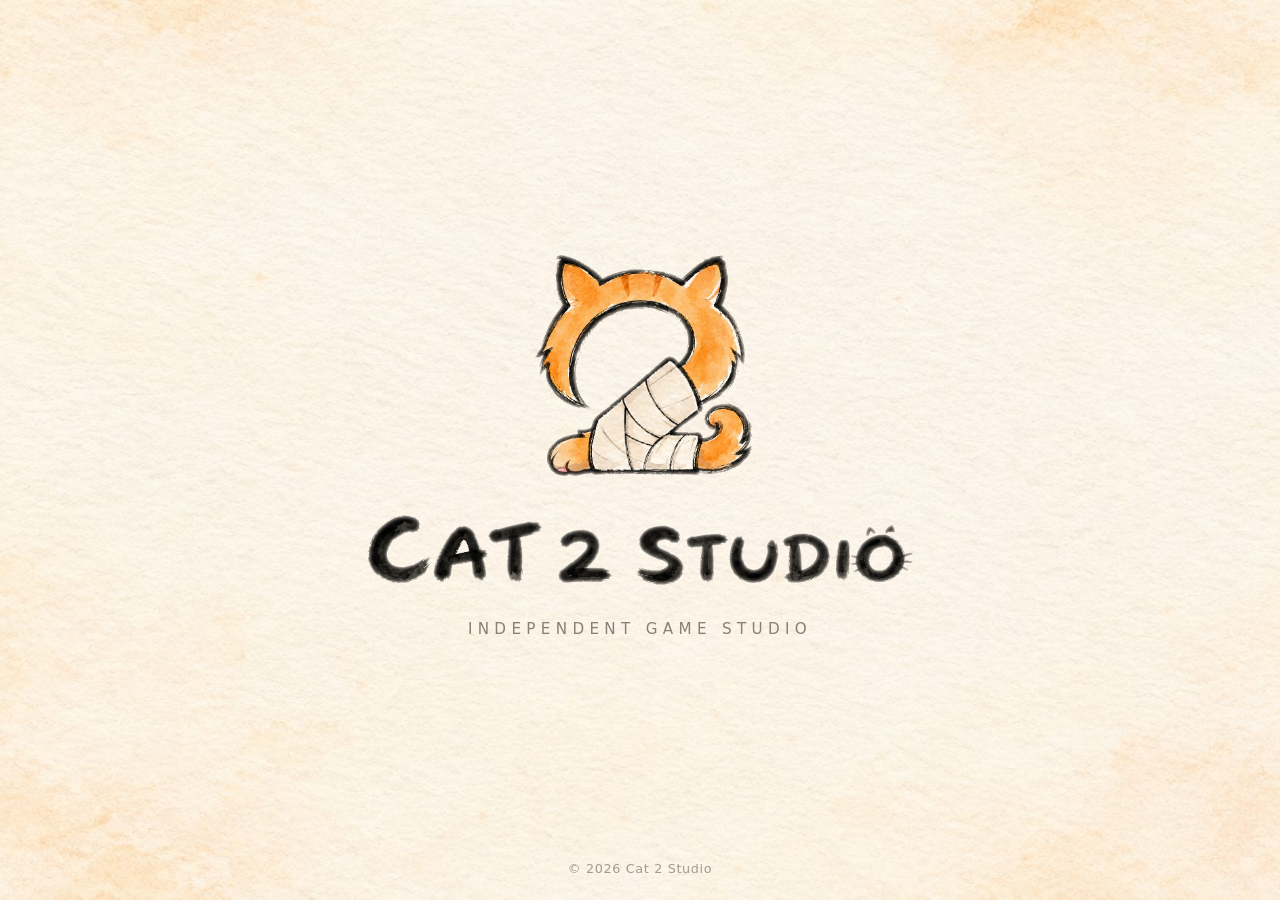
==== index.html @ 082093c3 "Add Cat 2 Studio landing page Co-Authored-By: Claude Opus 5.5 <noreply@anthropic.com>" ====
<!doctype html>
<html lang="en">
<head>
  <meta charset="utf-8">
  <meta name="viewport" content="width=device-width, initial-scale=1">
  <title>Cat 2 Studio</title>
  <meta name="description" content="Cat 2 Studio — an independent game studio.">
  <meta property="og:title" content="Cat 2 Studio">
  <meta property="og:description" content="An independent game studio.">
  <meta property="og:image" content="https://cat2games.com/assets/logo.png">
  <meta property="og:url" content="https://cat2games.com/">
  <link rel="icon" href="/favicon.ico" sizes="any">
  <link rel="icon" type="image/png" href="/favicon.png">
  <link rel="apple-touch-icon" href="/assets/apple-touch-icon.png">
  <style>
    * { box-sizing: border-box; }
    html, body { height: 100%; margin: 0; }
    body {
      display: flex;
      flex-direction: column;
      align-items: center;
      justify-content: center;
      padding: 24px;
      background: #faf6ef url("assets/paper-bg.jpg") center / cover no-repeat fixed;
      color: #3a3632;
      font-family: "Segoe UI", system-ui, -apple-system, "PingFang SC", "Microsoft YaHei", sans-serif;
    }
    main {
      flex: 1;
      display: flex;
      flex-direction: column;
      align-items: center;
      justify-content: center;
      text-align: center;
    }
    h1 { margin: 0; }
    .logo {
      display: block;
      width: min(560px, 86vw);
      height: auto;
      animation: rise 1.2s ease-out both;
    }
    .tagline {
      margin: 28px 0 0;
      font-size: 0.95rem;
      letter-spacing: 0.35em;
      text-transform: uppercase;
      color: #8a7f74;
      animation: rise 1.2s 0.3s ease-out both;
    }
    footer {
      font-size: 0.8rem;
      color: #a39a90;
      letter-spacing: 0.05em;
    }
    @keyframes rise {
      from { opacity: 0; transform: translateY(12px); }
      to { opacity: 1; transform: none; }
    }
    @media (max-width: 480px) {
      .tagline { font-size: 0.75rem; letter-spacing: 0.2em; }
    }
    @media (prefers-reduced-motion: reduce) {
      .logo, .tagline { animation: none; }
    }
  </style>
</head>
<body>
  <main>
    <h1><img class="logo" src="assets/logo.png" alt="Cat 2 Studio" width="826" height="509"></h1>
    <p class="tagline">Independent Game Studio</p>
  </main>
  <footer>&copy; 2026 Cat 2 Studio</footer>
</body>
</html>
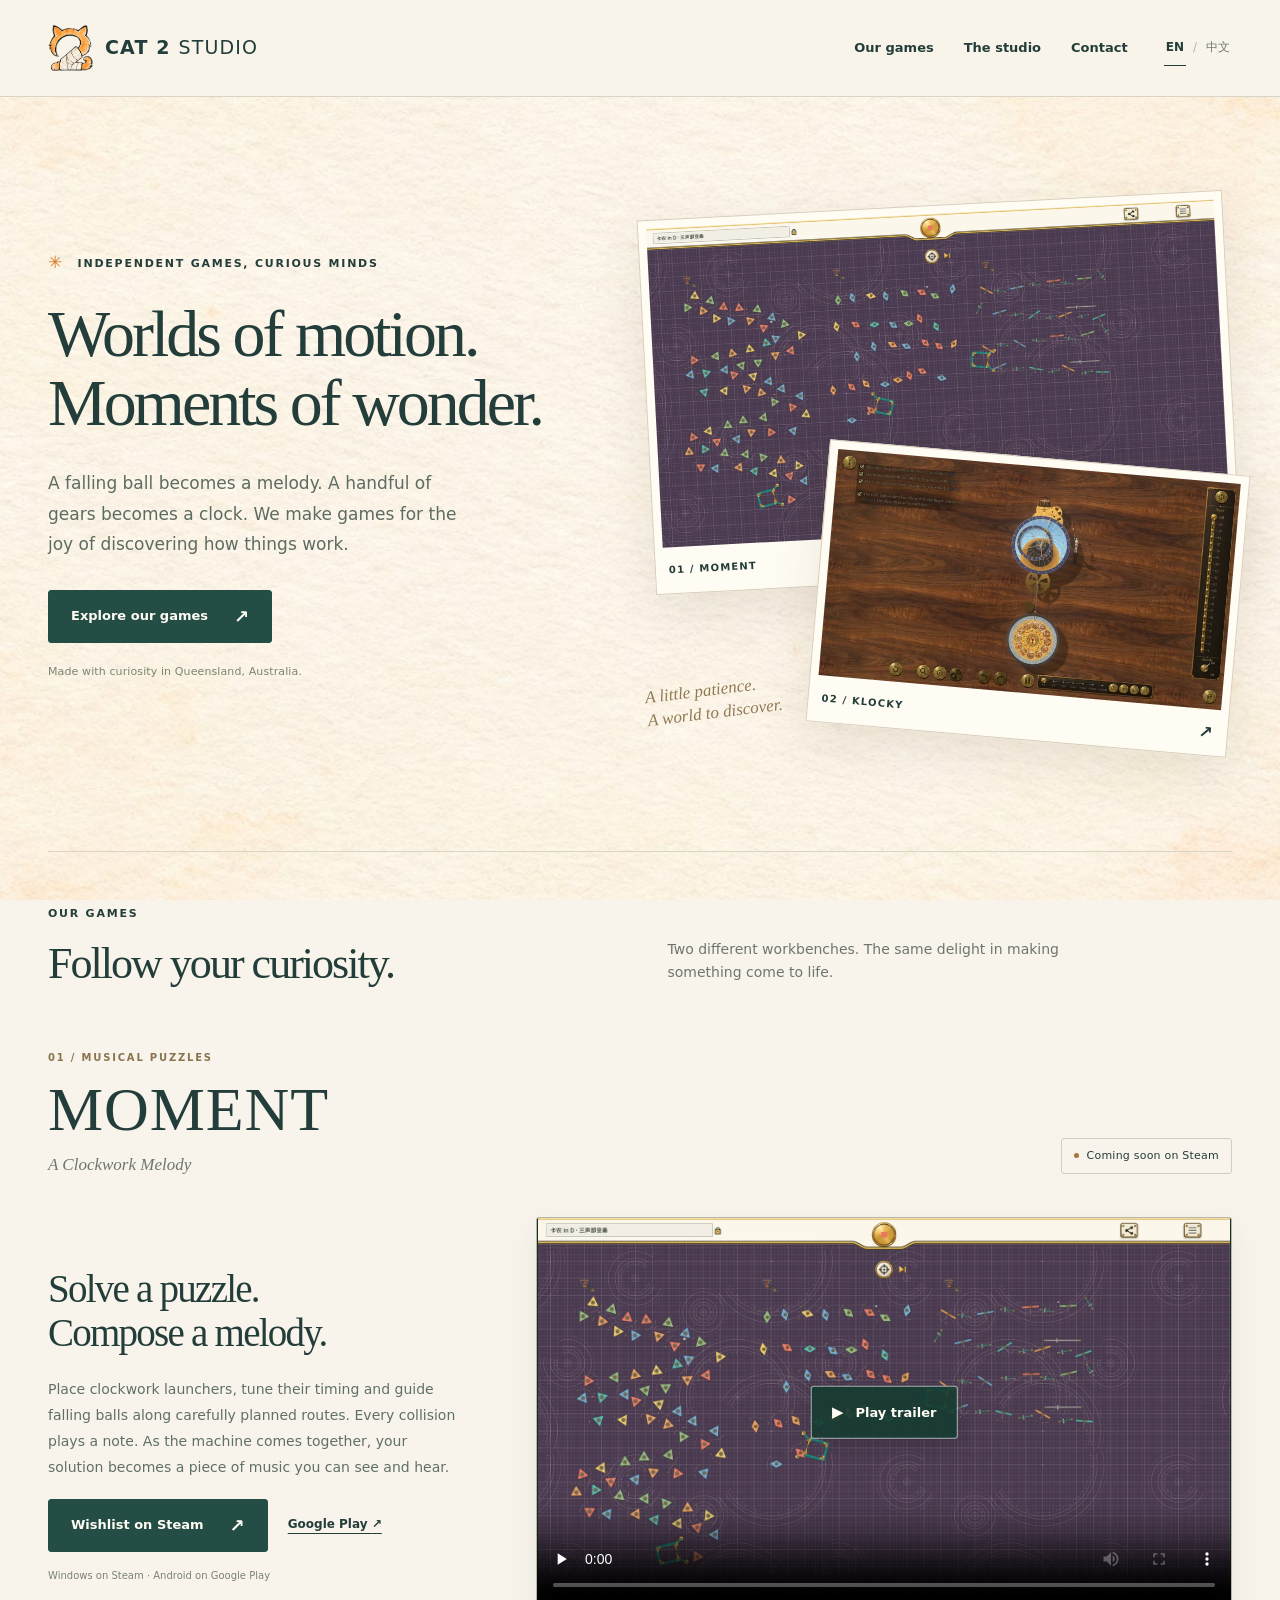
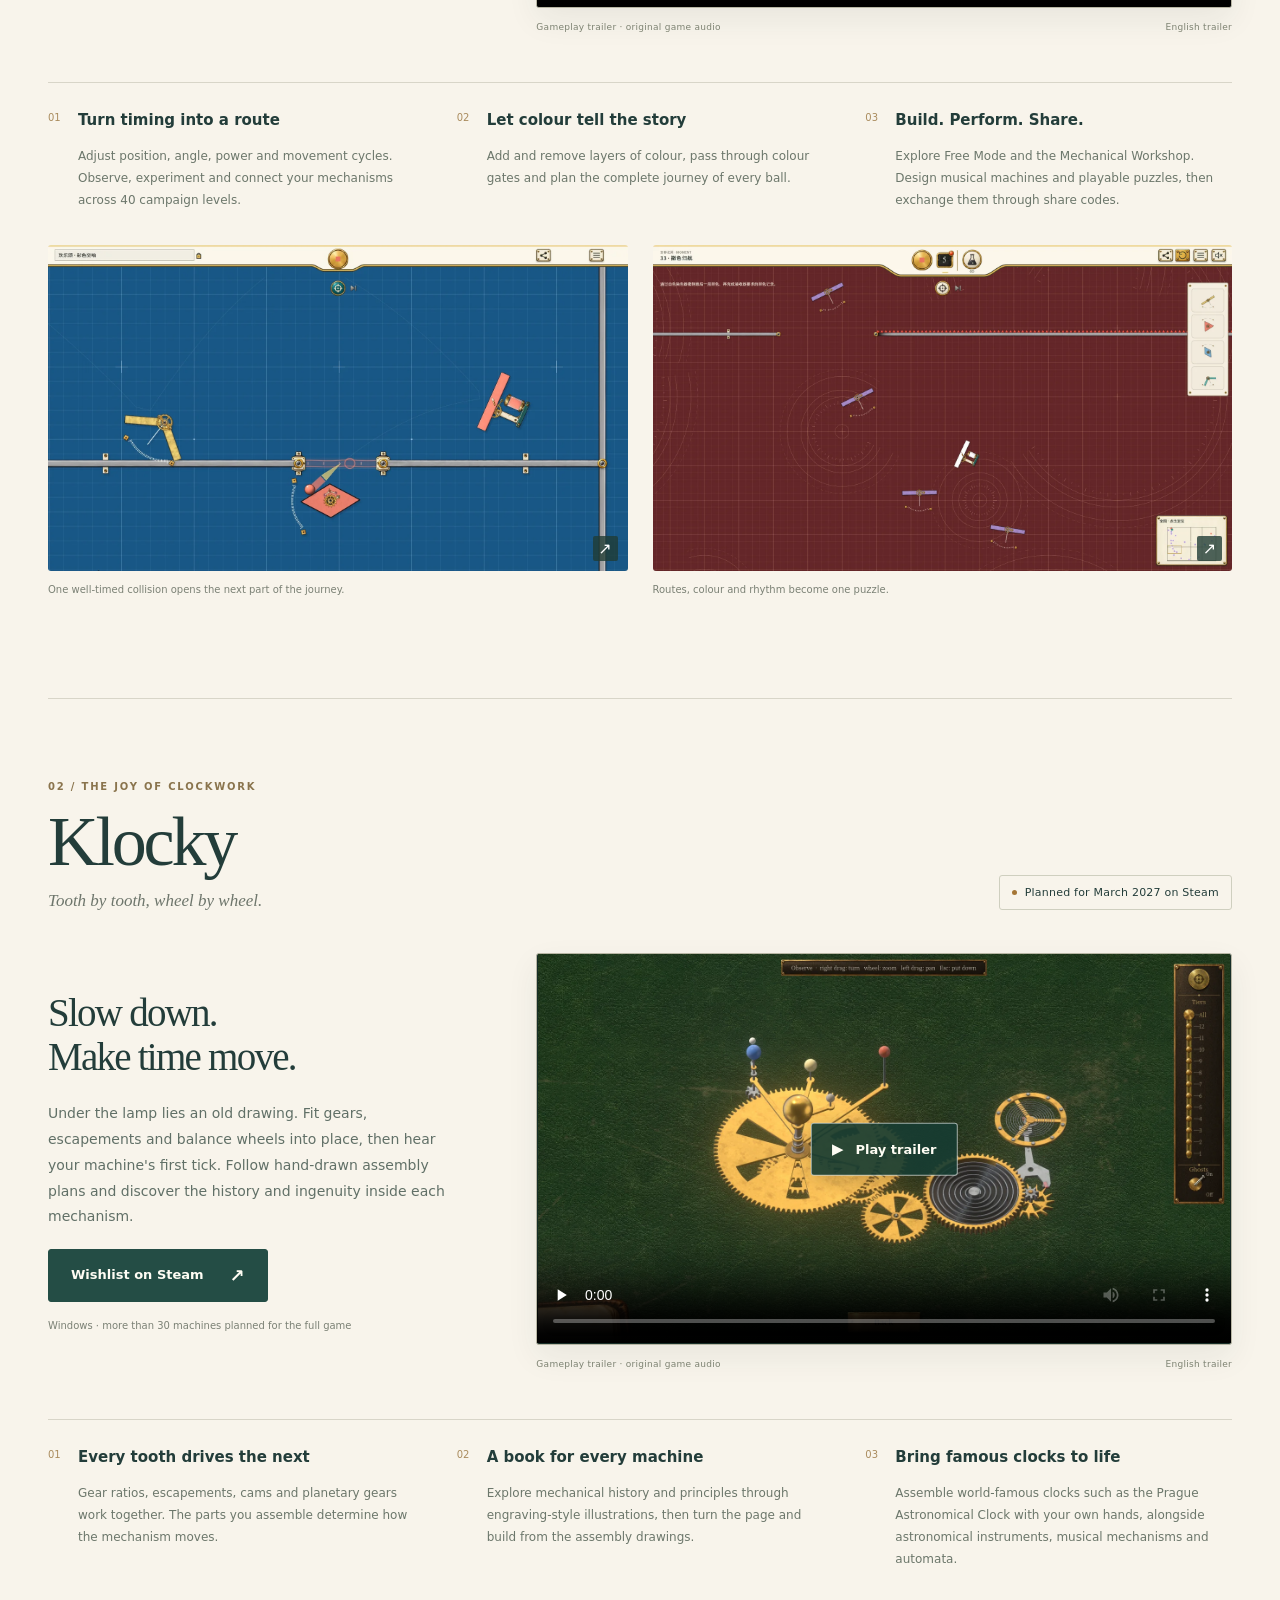
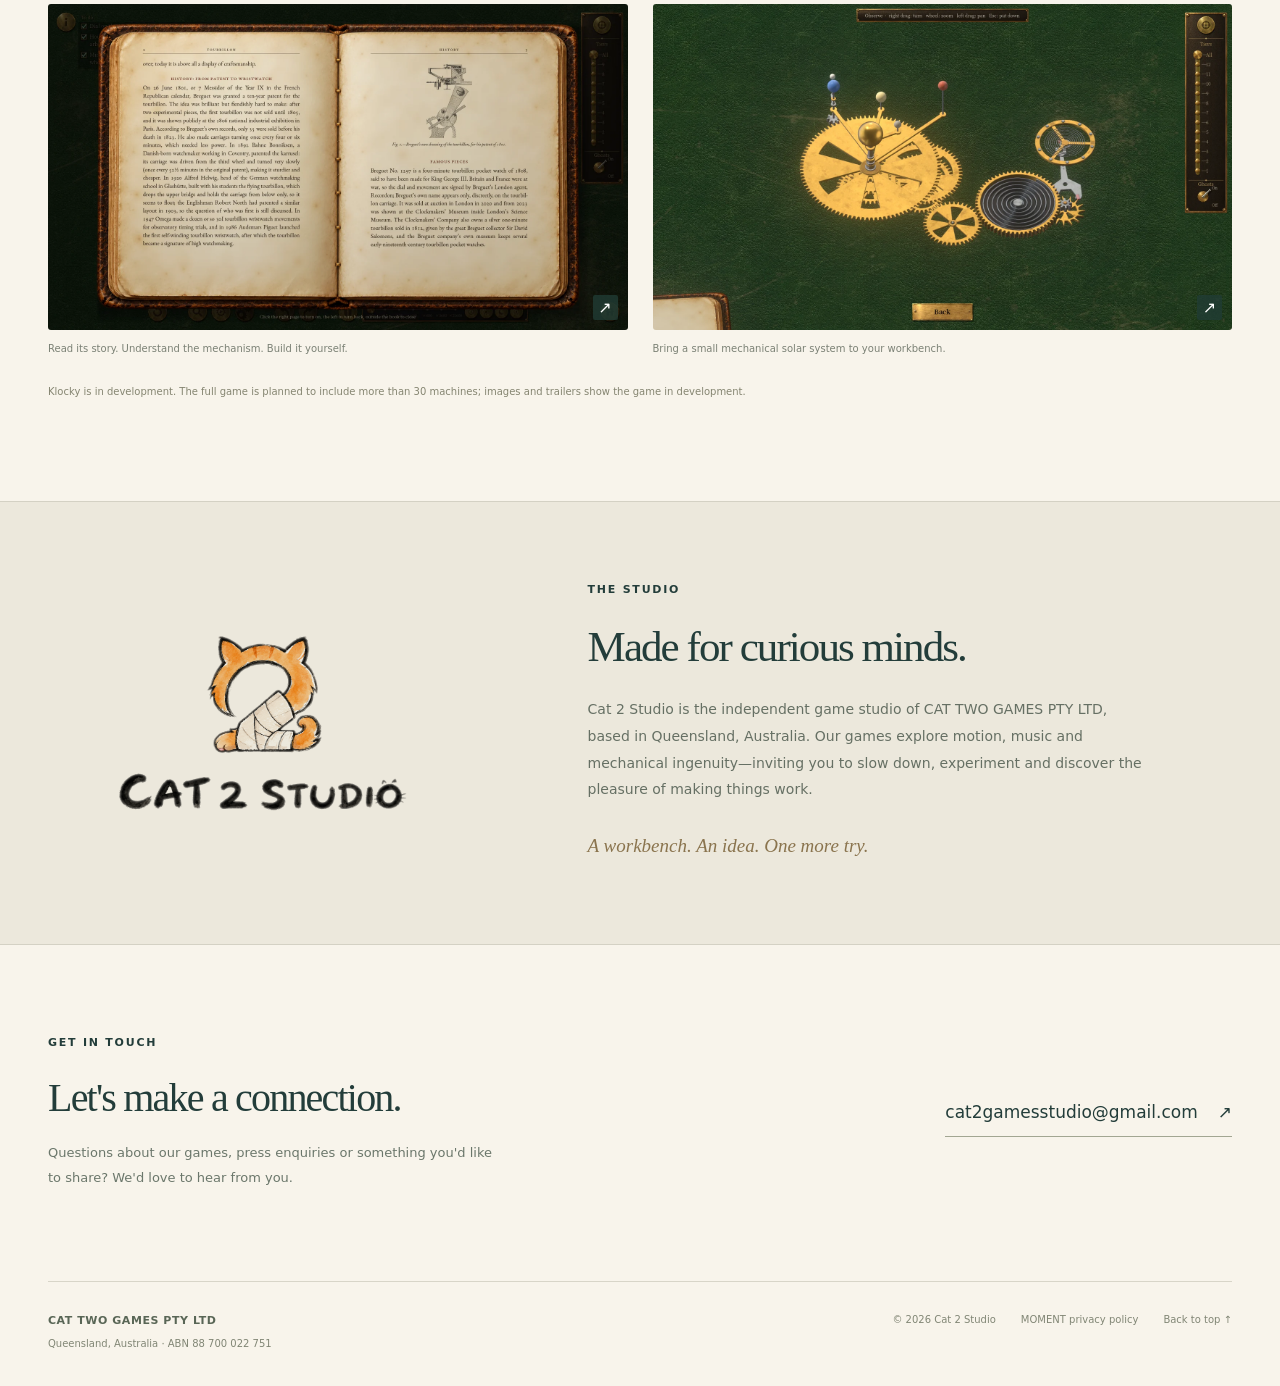
==== commit 144c007e: "Showcase MOMENT and Klocky on the bilingual studio website" ====
--- a/index.html
+++ b/index.html
@@ -1,75 +1,82 @@
 <!doctype html>
 <html lang="en">
 <head>
-  <meta charset="utf-8">
-  <meta name="viewport" content="width=device-width, initial-scale=1">
-  <title>Cat 2 Studio</title>
-  <meta name="description" content="Cat 2 Studio — an independent game studio.">
-  <meta property="og:title" content="Cat 2 Studio">
-  <meta property="og:description" content="An independent game studio.">
-  <meta property="og:image" content="https://cat2games.com/assets/logo.png">
-  <meta property="og:url" content="https://cat2games.com/">
-  <link rel="icon" href="/favicon.ico" sizes="any">
-  <link rel="icon" type="image/png" href="/favicon.png">
-  <link rel="apple-touch-icon" href="/assets/apple-touch-icon.png">
-  <style>
-    * { box-sizing: border-box; }
-    html, body { height: 100%; margin: 0; }
-    body {
-      display: flex;
-      flex-direction: column;
-      align-items: center;
-      justify-content: center;
-      padding: 24px;
-      background: #faf6ef url("assets/paper-bg.jpg") center / cover no-repeat fixed;
-      color: #3a3632;
-      font-family: "Segoe UI", system-ui, -apple-system, "PingFang SC", "Microsoft YaHei", sans-serif;
-    }
-    main {
-      flex: 1;
-      display: flex;
-      flex-direction: column;
-      align-items: center;
-      justify-content: center;
-      text-align: center;
-    }
-    h1 { margin: 0; }
-    .logo {
-      display: block;
-      width: min(560px, 86vw);
-      height: auto;
-      animation: rise 1.2s ease-out both;
-    }
-    .tagline {
-      margin: 28px 0 0;
-      font-size: 0.95rem;
-      letter-spacing: 0.35em;
-      text-transform: uppercase;
-      color: #8a7f74;
-      animation: rise 1.2s 0.3s ease-out both;
-    }
-    footer {
-      font-size: 0.8rem;
-      color: #a39a90;
-      letter-spacing: 0.05em;
-    }
-    @keyframes rise {
-      from { opacity: 0; transform: translateY(12px); }
-      to { opacity: 1; transform: none; }
-    }
-    @media (max-width: 480px) {
-      .tagline { font-size: 0.75rem; letter-spacing: 0.2em; }
-    }
-    @media (prefers-reduced-motion: reduce) {
-      .logo, .tagline { animation: none; }
-    }
-  </style>
+<meta charset="utf-8"><meta name="viewport" content="width=device-width, initial-scale=1">
+<meta name="theme-color" content="#f8f4eb">
+<title>Cat 2 Studio — MOMENT &amp; Klocky</title>
+<meta name="description" content="Discover MOMENT: A Clockwork Melody and Klocky, games about motion, music and mechanical ingenuity from an independent Australian studio.">
+<link rel="canonical" href="https://cattwogames.com/">
+<meta property="og:type" content="website"><meta property="og:title" content="Cat 2 Studio — MOMENT &amp; Klocky">
+<meta property="og:description" content="Worlds of motion. Moments of wonder. Discover our games and watch the trailers.">
+<meta property="og:image" content="https://cattwogames.com/assets/logo.png"><meta property="og:url" content="https://cattwogames.com/">
+<link rel="icon" href="/favicon.ico" sizes="any"><link rel="icon" type="image/png" href="/favicon.png">
+<link rel="apple-touch-icon" href="/assets/apple-touch-icon.png">
+<link rel="stylesheet" href="/styles.css"><script defer src="/site.js"></script>
+<script type="application/ld+json">{"@context":"https://schema.org","@type":"Organization","name":"Cat 2 Studio","legalName":"CAT TWO GAMES PTY LTD","url":"https://cattwogames.com/","logo":"https://cattwogames.com/assets/logo.png","email":"cat2gamesstudio@gmail.com","address":{"@type":"PostalAddress","addressRegion":"Queensland","addressCountry":"AU"}}</script>
 </head>
 <body>
-  <main>
-    <h1><img class="logo" src="assets/logo.png" alt="Cat 2 Studio" width="826" height="509"></h1>
-    <p class="tagline">Independent Game Studio</p>
-  </main>
-  <footer>&copy; 2026 Cat 2 Studio</footer>
+<a class="skip-link" href="#main" data-i18n="skip">Skip to content</a>
+<header class="site-header"><div class="header-inner wrap">
+<a class="brand" href="#top" aria-label="Cat 2 Studio home"><img src="/assets/logo-mark.png" alt="" width="48" height="49"><span>CAT 2 <b>STUDIO</b></span></a>
+<nav aria-label="Main navigation" data-i18n-aria="navLabel"><a href="#games" data-i18n="navGames">Our games</a><a href="#studio" data-i18n="navStudio">The studio</a><a href="#contact" data-i18n="navContact">Contact</a></nav>
+<div class="language-switch" role="group" aria-label="Language"><button type="button" data-lang="en" aria-pressed="true" lang="en">EN</button><span aria-hidden="true">/</span><button type="button" data-lang="zh" aria-pressed="false" lang="zh-Hans">中文</button></div>
+</div></header>
+<main id="main">
+<section class="hero wrap" id="top" aria-labelledby="hero-title">
+<div class="hero-copy"><p class="eyebrow"><span class="tiny-star" aria-hidden="true">✳</span> <span data-i18n="heroEyebrow">INDEPENDENT GAMES, CURIOUS MINDS</span></p>
+<h1 id="hero-title" data-i18n="heroTitle">Worlds of motion.
+Moments of wonder.</h1>
+<p class="hero-description" data-i18n="heroDescription">A falling ball becomes a melody. A handful of gears becomes a clock. We make games for the joy of discovering how things work.</p>
+<a class="button" href="#games"><span data-i18n="exploreGames">Explore our games</span><span aria-hidden="true">↗</span></a>
+<p class="hero-location" data-i18n="heroLocation">Made with curiosity in Queensland, Australia.</p></div>
+<div class="hero-art" aria-label="Our games" data-i18n-aria="heroArtLabel">
+<a class="hero-shot hero-shot-moment" href="#moment"><img src="/assets/games/moment-cover.webp" alt="MOMENT's musical clockwork arrangement on a violet blueprint" data-i18n-alt="momentCoverAlt" width="1600" height="900" fetchpriority="high"><span class="shot-label"><span>01 / MOMENT</span><span aria-hidden="true">↗</span></span></a>
+<a class="hero-shot hero-shot-klocky" href="#klocky"><img src="/assets/games/klocky-cover-small.webp" alt="The Prague Astronomical Clock assembled in Klocky" data-i18n-alt="klockyCoverAlt" width="720" height="405"><span class="shot-label"><span>02 / KLOCKY</span><span aria-hidden="true">↗</span></span></a>
+<span class="hero-note" data-i18n="heroNote">A little patience.
+A world to discover.</span></div>
+</section>
+<section class="games wrap" id="games" aria-labelledby="games-title">
+<div class="section-heading"><p class="eyebrow" data-i18n="gamesEyebrow">OUR GAMES</p><h2 id="games-title" data-i18n="gamesTitle">Follow your curiosity.</h2><p data-i18n="gamesIntro">Two different workbenches. The same delight in making something come to life.</p></div>
+
+<article class="game game-moment" id="moment" aria-labelledby="moment-title">
+<div class="game-heading"><div><p class="game-index" data-i18n="momentGenre">01 / MUSICAL PUZZLES</p><h2 id="moment-title">MOMENT</h2><p class="game-subtitle" data-i18n="momentSubtitle">A Clockwork Melody</p></div><div class="game-status"><span class="status-dot" aria-hidden="true"></span><span data-i18n="momentStatus">Coming soon on Steam</span></div></div>
+<div class="game-intro"><div><h3 data-i18n="momentLead">Solve a puzzle.
+Compose a melody.</h3><p data-i18n="momentDescription">Place clockwork launchers, tune their timing and guide falling balls along carefully planned routes. Every collision plays a note. As the machine comes together, your solution becomes a piece of music you can see and hear.</p>
+<div class="game-links"><a class="button" href="https://store.steampowered.com/app/5375520/" target="_blank" rel="noopener"><span data-i18n="steamWishlist">Wishlist on Steam</span><span aria-hidden="true">↗</span></a><a class="text-link" href="https://play.google.com/store/apps/details?id=com.cattwo.moment" target="_blank" rel="noopener">Google Play <span aria-hidden="true">↗</span></a></div>
+<p class="platform-note" data-i18n="momentPlatforms">Windows on Steam · Android on Google Play</p></div>
+<figure class="trailer"><div class="video-shell"><video controls playsinline preload="none" poster="/assets/games/moment-cover.webp" width="1280" height="720" data-game="moment" aria-label="MOMENT gameplay trailer" data-i18n-aria="momentVideoLabel"><source src="/assets/games/moment-en.mp4" type="video/mp4"><p data-i18n="videoFallback">Please visit the game's Steam page if your browser cannot play this video.</p></video><button type="button" class="video-play" data-play="moment" aria-label="Play MOMENT trailer" data-i18n-aria="momentPlayLabel"><span aria-hidden="true">▶</span><span data-i18n="playTrailer">Play trailer</span></button></div><figcaption><span data-i18n="gameplayTrailer">Gameplay trailer · original game audio</span><span class="media-language" data-i18n="videoLanguage">English trailer</span></figcaption><p class="video-error" hidden data-i18n="videoError">The video could not load. You can also watch the trailer on the Steam page linked beside it.</p></figure></div>
+<div class="feature-row">
+<div><span class="feature-number">01</span><h4 data-i18n="momentFeature1Title">Turn timing into a route</h4><p data-i18n="momentFeature1">Adjust position, angle, power and movement cycles. Observe, experiment and connect your mechanisms across 40 campaign levels.</p></div>
+<div><span class="feature-number">02</span><h4 data-i18n="momentFeature2Title">Let colour tell the story</h4><p data-i18n="momentFeature2">Add and remove layers of colour, pass through colour gates and plan the complete journey of every ball.</p></div>
+<div><span class="feature-number">03</span><h4 data-i18n="momentFeature3Title">Build. Perform. Share.</h4><p data-i18n="momentFeature3">Explore Free Mode and the Mechanical Workshop. Design musical machines and playable puzzles, then exchange them through share codes.</p></div></div>
+<div class="gallery">
+<figure><button type="button" class="gallery-button" data-full="/assets/games/moment-timing.webp" aria-label="Enlarge MOMENT timing screenshot" data-i18n-aria="momentTimingZoom"><img src="/assets/games/moment-timing.webp" alt="Launchers connecting a ball's path across a blue clockwork puzzle" data-i18n-alt="momentTimingAlt" loading="lazy" width="1600" height="900"><span class="expand-icon" aria-hidden="true">↗</span></button><figcaption data-i18n="momentTimingCaption">One well-timed collision opens the next part of the journey.</figcaption></figure>
+<figure><button type="button" class="gallery-button" data-full="/assets/games/moment-colour.webp" aria-label="Enlarge MOMENT colour screenshot" data-i18n-aria="momentColourZoom"><img src="/assets/games/moment-colour.webp" alt="A burgundy puzzle with launchers, colour mechanisms and receivers" data-i18n-alt="momentColourAlt" loading="lazy" width="1600" height="900"><span class="expand-icon" aria-hidden="true">↗</span></button><figcaption data-i18n="momentColourCaption">Routes, colour and rhythm become one puzzle.</figcaption></figure>
+</div></article>
+
+<article class="game game-klocky" id="klocky" aria-labelledby="klocky-title">
+<div class="game-heading"><div><p class="game-index" data-i18n="klockyGenre">02 / THE JOY OF CLOCKWORK</p><h2 id="klocky-title">Klocky</h2><p class="game-subtitle" data-i18n="klockySubtitle">Tooth by tooth, wheel by wheel.</p></div><div class="game-status"><span class="status-dot" aria-hidden="true"></span><span data-i18n="klockyStatus">Planned for March 2027 on Steam</span></div></div>
+<div class="game-intro"><div><h3 data-i18n="klockyLead">Slow down.
+Make time move.</h3><p data-i18n="klockyDescription">Under the lamp lies an old drawing. Fit gears, escapements and balance wheels into place, then hear your machine's first tick. Follow hand-drawn assembly plans and discover the history and ingenuity inside each mechanism.</p>
+<a class="button" href="https://store.steampowered.com/app/5428130/Klocky/" target="_blank" rel="noopener"><span data-i18n="steamWishlist">Wishlist on Steam</span><span aria-hidden="true">↗</span></a><p class="platform-note" data-i18n="klockyPlatforms">Windows · more than 30 machines planned for the full game</p></div>
+<figure class="trailer"><div class="video-shell"><video controls playsinline preload="none" poster="/assets/games/klocky-orrery.webp" width="1280" height="720" data-game="klocky" aria-label="Klocky gameplay trailer" data-i18n-aria="klockyVideoLabel"><source src="/assets/games/klocky-en.mp4" type="video/mp4"><p data-i18n="videoFallback">Please visit the game's Steam page if your browser cannot play this video.</p></video><button type="button" class="video-play" data-play="klocky" aria-label="Play Klocky trailer" data-i18n-aria="klockyPlayLabel"><span aria-hidden="true">▶</span><span data-i18n="playTrailer">Play trailer</span></button></div><figcaption><span data-i18n="gameplayTrailer">Gameplay trailer · original game audio</span><span class="media-language" data-i18n="videoLanguage">English trailer</span></figcaption><p class="video-error" hidden data-i18n="videoError">The video could not load. You can also watch the trailer on the Steam page linked beside it.</p></figure></div>
+<div class="feature-row">
+<div><span class="feature-number">01</span><h4 data-i18n="klockyFeature1Title">Every tooth drives the next</h4><p data-i18n="klockyFeature1">Gear ratios, escapements, cams and planetary gears work together. The parts you assemble determine how the mechanism moves.</p></div>
+<div><span class="feature-number">02</span><h4 data-i18n="klockyFeature2Title">A book for every machine</h4><p data-i18n="klockyFeature2">Explore mechanical history and principles through engraving-style illustrations, then turn the page and build from the assembly drawings.</p></div>
+<div><span class="feature-number">03</span><h4 data-i18n="klockyFeature3Title">Bring famous clocks to life</h4><p data-i18n="klockyFeature3">Assemble world-famous clocks such as the Prague Astronomical Clock with your own hands, alongside astronomical instruments, musical mechanisms and automata.</p></div></div>
+<div class="gallery">
+<figure><button type="button" class="gallery-button" data-full="/assets/games/klocky-book.webp" aria-label="Enlarge Klocky history book screenshot" data-i18n-aria="klockyBookZoom"><img src="/assets/games/klocky-book.webp" alt="An open history book with an engraving-style drawing of a tourbillon" data-i18n-alt="klockyBookAlt" loading="lazy" width="1600" height="900"><span class="expand-icon" aria-hidden="true">↗</span></button><figcaption data-i18n="klockyBookCaption">Read its story. Understand the mechanism. Build it yourself.</figcaption></figure>
+<figure><button type="button" class="gallery-button" data-full="/assets/games/klocky-orrery.webp" aria-label="Enlarge Klocky orrery screenshot" data-i18n-aria="klockyOrreryZoom"><img src="/assets/games/klocky-orrery.webp" alt="A brass orrery's gears, planetary arms and sun on a green workbench" data-i18n-alt="klockyOrreryAlt" loading="lazy" width="1600" height="900"><span class="expand-icon" aria-hidden="true">↗</span></button><figcaption data-i18n="klockyOrreryCaption">Bring a small mechanical solar system to your workbench.</figcaption></figure>
+</div><p class="development-note" data-i18n="developmentNote">Klocky is in development. The full game is planned to include more than 30 machines; images and trailers show the game in development.</p></article>
+</section>
+
+<section class="studio-section" id="studio" aria-labelledby="studio-title"><div class="studio-inner wrap">
+<div class="studio-logo"><img src="/assets/logo.png" alt="Cat 2 Studio" loading="lazy" width="826" height="509"></div>
+<div class="studio-copy"><p class="eyebrow" data-i18n="studioEyebrow">THE STUDIO</p><h2 id="studio-title" data-i18n="studioTitle">Made for curious minds.</h2><p data-i18n="studioDescription">Cat 2 Studio is the independent game studio of CAT TWO GAMES PTY LTD, based in Queensland, Australia. Our games explore motion, music and mechanical ingenuity—inviting you to slow down, experiment and discover the pleasure of making things work.</p><p class="studio-signoff" data-i18n="studioSignoff">A workbench. An idea. One more try.</p></div>
+</div></section>
+<section class="contact wrap" id="contact" aria-labelledby="contact-title"><div><p class="eyebrow" data-i18n="contactEyebrow">GET IN TOUCH</p><h2 id="contact-title" data-i18n="contactTitle">Let's make a connection.</h2><p data-i18n="contactDescription">Questions about our games, press enquiries or something you'd like to share? We'd love to hear from you.</p></div><a class="contact-email" href="mailto:cat2gamesstudio@gmail.com">cat2gamesstudio@gmail.com <span aria-hidden="true">↗</span></a></section>
+</main>
+<footer class="site-footer wrap"><div><strong>CAT TWO GAMES PTY LTD</strong><p data-i18n="legalLocation">Queensland, Australia · ABN 88 700 022 751</p></div><div class="footer-links"><span>© 2026 Cat 2 Studio</span><a href="/privacy.html" data-i18n="privacy">MOMENT privacy policy</a><a href="#top" data-i18n="backTop">Back to top ↑</a></div></footer>
+<dialog class="image-dialog" id="image-dialog" aria-label="Game screenshot" aria-describedby="image-caption" data-i18n-aria="dialogLabel"><button class="dialog-close" type="button" aria-label="Close screenshot" data-i18n-aria="closeScreenshot">×</button><img id="expanded-image" alt=""><p id="image-caption"></p></dialog>
 </body>
 </html>
--- a/styles.css
+++ b/styles.css
@@ -0,0 +1,36 @@
+:root{--paper:#f8f4eb;--ink:#233d3a;--muted:#6e766c;--line:#d8d5c8;--orange:#d57a24;--green:#244d45;--serif:Georgia,"Times New Roman","Songti SC","SimSun",serif}
+*{box-sizing:border-box}html{scroll-behavior:smooth;scroll-padding-top:100px}body{margin:0;background:var(--paper) url("/assets/paper-bg.jpg") center top/1800px auto fixed;color:var(--ink);font-family:"Segoe UI",system-ui,-apple-system,"PingFang SC","Microsoft YaHei",sans-serif;line-height:1.65}
+button,a{-webkit-tap-highlight-color:transparent}button{font:inherit}a{color:inherit}img{display:block;max-width:100%;height:auto}figure{margin:0}.wrap{width:min(1240px,calc(100% - 96px));margin-inline:auto}
+h1,h2,h3,h4,p{margin-top:0}h1,h2,h3,h4{line-height:1.12;font-weight:400}h1,h2,h3{font-family:var(--serif);letter-spacing:-.045em}p{margin-bottom:1.3em}
+a:focus-visible,button:focus-visible,video:focus-visible{outline:3px solid var(--orange);outline-offset:5px}.skip-link{position:fixed;left:20px;top:-80px;padding:12px 20px;background:var(--ink);color:white;z-index:30}.skip-link:focus{top:12px}
+.site-header{position:sticky;top:0;z-index:10;border-bottom:1px solid var(--line);background:rgba(248,244,235,.96);backdrop-filter:blur(12px)}.header-inner{min-height:96px;display:flex;align-items:center;gap:36px}
+.brand{display:flex;align-items:center;gap:12px;text-decoration:none;flex-shrink:0}.brand img{width:45px;height:46px;object-fit:contain}.brand span{font-size:19px;letter-spacing:.06em;font-weight:700}.brand b{font-weight:400}
+.site-header nav{display:flex;gap:30px;margin-left:auto}.site-header nav a{font-size:13px;font-weight:600;text-decoration:none}.site-header nav a:hover,.text-link:hover{color:#a9581e}
+.language-switch{display:flex;align-items:center;gap:7px;font-size:12px;white-space:nowrap}.language-switch span{color:#b4b5a8}.language-switch button{border:0;background:none;padding:8px 2px;color:#71796f;cursor:pointer}.language-switch button[aria-pressed=true]{color:var(--ink);font-weight:750;border-bottom:1px solid var(--ink)}
+.hero{display:grid;grid-template-columns:.95fr 1.05fr;gap:68px;align-items:center;padding-top:108px;padding-bottom:66px;min-height:680px}.eyebrow{font-size:11px;letter-spacing:.16em;font-weight:700;line-height:1.5;margin-bottom:25px}.tiny-star{color:var(--orange);margin-right:8px;font-size:17px;vertical-align:-1px}
+.hero h1{font-size:clamp(48px,5.15vw,74px);white-space:pre-line;margin:0 0 30px;line-height:1.045}.hero-description{font-size:17px;line-height:1.8;max-width:420px;color:#5d6c61;margin-bottom:30px}
+.button{display:inline-flex;align-items:center;justify-content:center;gap:26px;padding:13px 22px;background:var(--green);border:1px solid var(--green);color:#fffdf4;text-decoration:none;border-radius:3px;font-weight:600;font-size:13px;line-height:1.4;min-height:46px;transition:background .18s,transform .18s}.button:hover{background:#35685c;transform:translateY(-2px)}.button span:last-child{font-size:18px}.hero-location{font-size:11px;color:#7c8274;margin-top:20px;letter-spacing:.01em}
+.hero-art{position:relative;padding-bottom:160px;isolation:isolate}.hero-shot{display:block;position:relative;padding:8px 8px 0;background:#fffcf3;border:1px solid #d7cebb;box-shadow:0 18px 50px #5244281c;text-decoration:none;transition:transform .25s}.hero-shot img{aspect-ratio:16/9;object-fit:cover;width:100%}
+.hero-shot-moment{width:100%;transform:rotate(-3deg)}.hero-shot-moment:hover{transform:rotate(-1deg)}.hero-shot-klocky{position:absolute;bottom:0;right:-7px;width:72%;transform:rotate(5deg);z-index:1}.hero-shot-klocky:hover{transform:rotate(2deg)}.shot-label{display:flex;justify-content:space-between;align-items:center;padding:9px 5px;font-size:10px;font-weight:700;letter-spacing:.12em}.shot-label>span:last-child{font-size:17px}.hero-note{position:absolute;left:0;bottom:16px;max-width:25%;font-family:var(--serif);font-style:italic;font-size:17px;line-height:1.35;color:#8f7a52;white-space:pre-line;transform:rotate(-7deg)}
+.games{padding-top:45px}.section-heading{border-top:1px solid var(--line);padding-top:54px;margin-bottom:62px;display:grid;grid-template-columns:1fr 1fr;column-gap:55px;align-items:end}.section-heading .eyebrow{grid-column:1/-1;margin-bottom:15px}.section-heading h2{font-size:44px;margin:0}.section-heading>p:last-child{font-size:14px;max-width:420px;color:var(--muted);margin:0 0 4px}
+.game{scroll-margin-top:125px;padding-bottom:100px}.game+.game{border-top:1px solid var(--line);padding-top:80px}.game-heading{display:flex;justify-content:space-between;align-items:flex-end;gap:30px;margin-bottom:38px}.game-index{font-size:10px;letter-spacing:.18em;color:#8a744d;font-weight:700;margin-bottom:13px}.game-heading h2{font-size:70px;line-height:.95;letter-spacing:-.045em;margin-bottom:12px}.game-moment .game-heading h2{letter-spacing:.015em;font-size:62px}.game-subtitle{font-size:17px;color:var(--muted);margin-bottom:0;font-family:var(--serif);font-style:italic}
+.game-status{font-size:11px;letter-spacing:.02em;display:flex;align-items:center;gap:8px;padding:9px 12px;border:1px solid #cfcfbf;border-radius:3px;line-height:1.4;margin-bottom:5px;flex-shrink:0}.status-dot{height:5px;width:5px;border-radius:50%;background:#a57635;flex-shrink:0}
+.game-intro{display:grid;grid-template-columns:.76fr 1.24fr;gap:62px;align-items:center}.game-intro h3{font-size:39px;white-space:pre-line;line-height:1.13;margin-bottom:22px}.game-intro p{font-size:14px;color:#617067;line-height:1.85;max-width:410px}.game-links{display:flex;gap:20px;align-items:center;flex-wrap:wrap}.text-link{font-size:12px;text-underline-offset:5px;font-weight:600}.game-intro .platform-note{font-size:10px;line-height:1.6;margin:16px 0 0;color:#7b8175}
+.trailer video{display:block;width:100%;height:auto;aspect-ratio:16/9;background:#172e28;border:1px solid #b8b6a4;border-radius:3px;box-shadow:0 12px 32px #233d3a12}.trailer figcaption{display:flex;justify-content:space-between;gap:12px;font-size:9px;color:#808574;line-height:1.6;letter-spacing:.03em;padding-top:12px}.media-language{white-space:nowrap}.video-error{background:#fff0db;color:#754515!important;padding:12px}
+.feature-row{display:grid;grid-template-columns:repeat(3,1fr);gap:42px;border-top:1px solid var(--line);margin-top:48px;padding-top:26px}.feature-row>div{position:relative;padding-left:30px}.feature-number{position:absolute;left:0;top:1px;font-size:10px;color:#aa8c5e}.feature-row h4{font-size:15px;font-weight:650;margin-bottom:13px;line-height:1.5}.feature-row p{font-size:12px;line-height:1.85;color:#6c776b;margin:0}
+.gallery{display:grid;grid-template-columns:1fr 1fr;gap:25px;margin-top:34px}.gallery-button{border:0;padding:0;display:block;position:relative;width:100%;background:transparent;cursor:zoom-in;overflow:hidden;border-radius:3px}.gallery-button img{width:100%;aspect-ratio:16/9;object-fit:cover;transition:transform .3s}.gallery-button:hover img{transform:scale(1.025)}.expand-icon{position:absolute;right:10px;bottom:10px;color:#fff;background:#203c35c9;width:25px;height:25px;display:grid;place-items:center;font-size:16px;border-radius:2px}.gallery figcaption{font-size:10px;color:#7b8175;padding-top:10px;line-height:1.7}.development-note{font-size:10px;color:#858571;line-height:1.75;margin:26px 0 0;max-width:750px}
+.studio-section{background:#ece8dc;border-top:1px solid #d4d1c4;border-bottom:1px solid #d4d1c4}.studio-inner{display:grid;grid-template-columns:.8fr 1.2fr;gap:110px;align-items:center;padding-block:80px}.studio-logo img{width:295px;margin-inline:auto;mix-blend-mode:multiply}.studio-copy h2{font-size:43px;margin-bottom:25px}.studio-copy>p:not(.eyebrow){font-size:14px;line-height:1.9;color:#667064;max-width:560px}.studio-copy .studio-signoff{font-family:var(--serif);font-size:19px!important;font-style:italic;color:#8a744e!important;margin:25px 0 0}
+.contact{display:flex;justify-content:space-between;gap:70px;align-items:center;padding-block:90px}.contact h2{font-size:40px;margin-bottom:20px}.contact p:last-child{font-size:13px;line-height:1.9;color:#6b776b;max-width:450px;margin:0}.contact-email{font-size:17px;white-space:nowrap;text-decoration:none;border-bottom:1px solid #a2a692;padding:10px 0;display:flex;align-items:center;gap:20px}.contact-email:hover{color:#a9581e}
+.site-footer{border-top:1px solid var(--line);padding-block:30px 35px;display:flex;align-items:flex-start;justify-content:space-between;gap:30px;font-size:10px;color:#818675}.site-footer strong{font-size:11px;font-weight:650;letter-spacing:.05em;color:#596656}.site-footer p{margin:6px 0 0;line-height:1.5}.footer-links{display:flex;gap:25px;align-items:center;flex-wrap:wrap}.footer-links a{text-decoration:none}.footer-links a:hover{text-decoration:underline}
+.image-dialog{width:min(1260px,94vw);max-width:none;padding:14px;border:1px solid var(--line);border-radius:4px;background:var(--paper);color:var(--ink);box-shadow:0 20px 100px #0006}.image-dialog::backdrop{background:#132a27df}.image-dialog img{width:100%;max-height:78vh;object-fit:contain}.image-dialog p{margin:12px 44px 0 4px;font-size:13px}.dialog-close{position:absolute;right:20px;top:20px;z-index:1;border:1px solid #fff5;border-radius:50%;background:#203c35e6;color:white;width:38px;height:38px;font-size:25px;line-height:1;cursor:pointer}
+html:has(dialog[open]){overflow:hidden}[hidden]{display:none!important}html[lang=zh-Hans] h1,html[lang=zh-Hans] h2,html[lang=zh-Hans] h3{letter-spacing:-.015em}html[lang=zh-Hans] .hero h1{font-size:clamp(44px,4.9vw,65px);line-height:1.25}html[lang=zh-Hans] .hero-description{line-height:1.95}html[lang=zh-Hans] .eyebrow{letter-spacing:.14em}
+.video-shell{position:relative}.video-play{position:absolute;left:50%;top:50%;transform:translate(-50%,-50%);display:flex;align-items:center;gap:12px;white-space:nowrap;border:1px solid #fff9;border-radius:3px;background:#173c32e8;color:#fffdf4;padding:13px 20px;cursor:pointer;font-size:13px;font-weight:600;box-shadow:0 4px 20px #0003}.video-play:hover{background:#35685c}.video-play span:first-child{font-size:15px}
+@media(min-width:1500px){.hero{padding-top:125px;padding-bottom:95px;min-height:760px}}
+@media(max-width:1080px){.wrap{width:calc(100% - 64px)}.header-inner{gap:25px}.site-header nav{gap:20px}.hero{gap:40px;padding-top:75px;min-height:600px}.hero-art{padding-bottom:120px}.hero h1{font-size:57px}.hero-description{font-size:15px}.hero-note{font-size:14px}.game-intro{gap:35px;grid-template-columns:.85fr 1.15fr}.game-intro h3{font-size:33px}.game-intro p{font-size:13px}.game-status{max-width:250px}.feature-row{gap:25px}.studio-inner{gap:70px}.contact{gap:25px}.contact-email{font-size:15px}.contact h2{font-size:35px}.footer-links{gap:15px}}
+@media(max-width:760px){html{scroll-padding-top:120px}.wrap{width:calc(100% - 40px)}.header-inner{min-height:82px;gap:16px;flex-wrap:wrap;justify-content:space-between;padding-block:12px}.brand img{width:34px;height:35px}.brand span{font-size:15px}.brand{gap:9px}.site-header nav{order:3;justify-content:center;gap:32px;width:100%;margin:0}.site-header nav a{font-size:12px}.language-switch{font-size:11px;margin-left:auto}
+.hero{display:flex;flex-direction:column;gap:42px;padding-top:57px;padding-bottom:54px;min-height:0;align-items:stretch}.hero h1{font-size:54px;max-width:550px}.hero-description{font-size:15px;max-width:440px}.eyebrow{font-size:9px;margin-bottom:22px}.hero-art{width:min(530px,96%);align-self:center;padding-bottom:145px}.hero-shot-moment{width:92%;margin-top:10px}.hero-shot-klocky{width:69%;right:0}.hero-note{left:5px;font-size:16px;bottom:26px;max-width:27%}.hero-location{font-size:10px}
+.section-heading{padding-top:35px;margin-bottom:40px;display:block}.section-heading h2{font-size:36px;margin-bottom:18px}.section-heading>p:last-child{font-size:13px;max-width:400px}.game{padding-bottom:65px;scroll-margin-top:140px}.game+.game{padding-top:50px}.game-heading{align-items:flex-start;flex-direction:column;gap:20px;margin-bottom:25px}.game-heading h2{font-size:64px}.game-moment .game-heading h2{font-size:53px}.game-subtitle{font-size:16px}.game-status{font-size:10px;padding:7px 10px;max-width:none}.game-intro{grid-template-columns:1fr;gap:30px}.game-intro h3{font-size:36px;margin-bottom:18px}.game-intro p{font-size:14px;max-width:580px}.game-intro .platform-note{font-size:10px}.trailer figcaption{font-size:9px}
+.feature-row{gap:24px;grid-template-columns:1fr;margin-top:30px;padding-top:25px}.feature-row h4{font-size:15px;margin-bottom:7px}.feature-row p{font-size:13px;max-width:540px}.gallery{gap:20px;margin-top:28px}.gallery figcaption{font-size:9px}
+.studio-inner{grid-template-columns:1fr;gap:37px;padding-block:55px}.studio-logo img{width:190px;margin-left:0}.studio-copy h2{font-size:36px}.studio-copy>p:not(.eyebrow){font-size:14px}.contact{flex-direction:column;align-items:flex-start;gap:25px;padding-block:58px}.contact h2{font-size:35px}.contact-email{font-size:16px;max-width:100%;white-space:normal;overflow-wrap:anywhere;gap:15px}.site-footer{flex-direction:column;gap:23px;padding-block:26px}.footer-links{gap:15px;row-gap:10px}.image-dialog{padding:8px}.image-dialog p{font-size:12px;margin-right:8px}.dialog-close{width:33px;height:33px;right:14px;top:14px}html[lang=zh-Hans] .hero h1{font-size:46px}html[lang=zh-Hans] .game-intro h3{font-size:34px}}
+@media(max-width:440px){.hero h1{font-size:45px}.hero-art{padding-bottom:118px}.hero-note{font-size:13px}.shot-label{font-size:8px;padding-block:6px}.gallery{grid-template-columns:1fr;gap:20px}.gallery figcaption{font-size:10px}.game-moment .game-heading h2{font-size:47px}.media-language{white-space:normal}.trailer figcaption{font-size:8px}html[lang=zh-Hans] .hero h1{font-size:40px}.brand span{font-size:14px}.site-header nav{gap:30px}}
+@media(prefers-reduced-motion:reduce){html{scroll-behavior:auto}*,*::before,*::after{transition:none!important;animation:none!important}}
